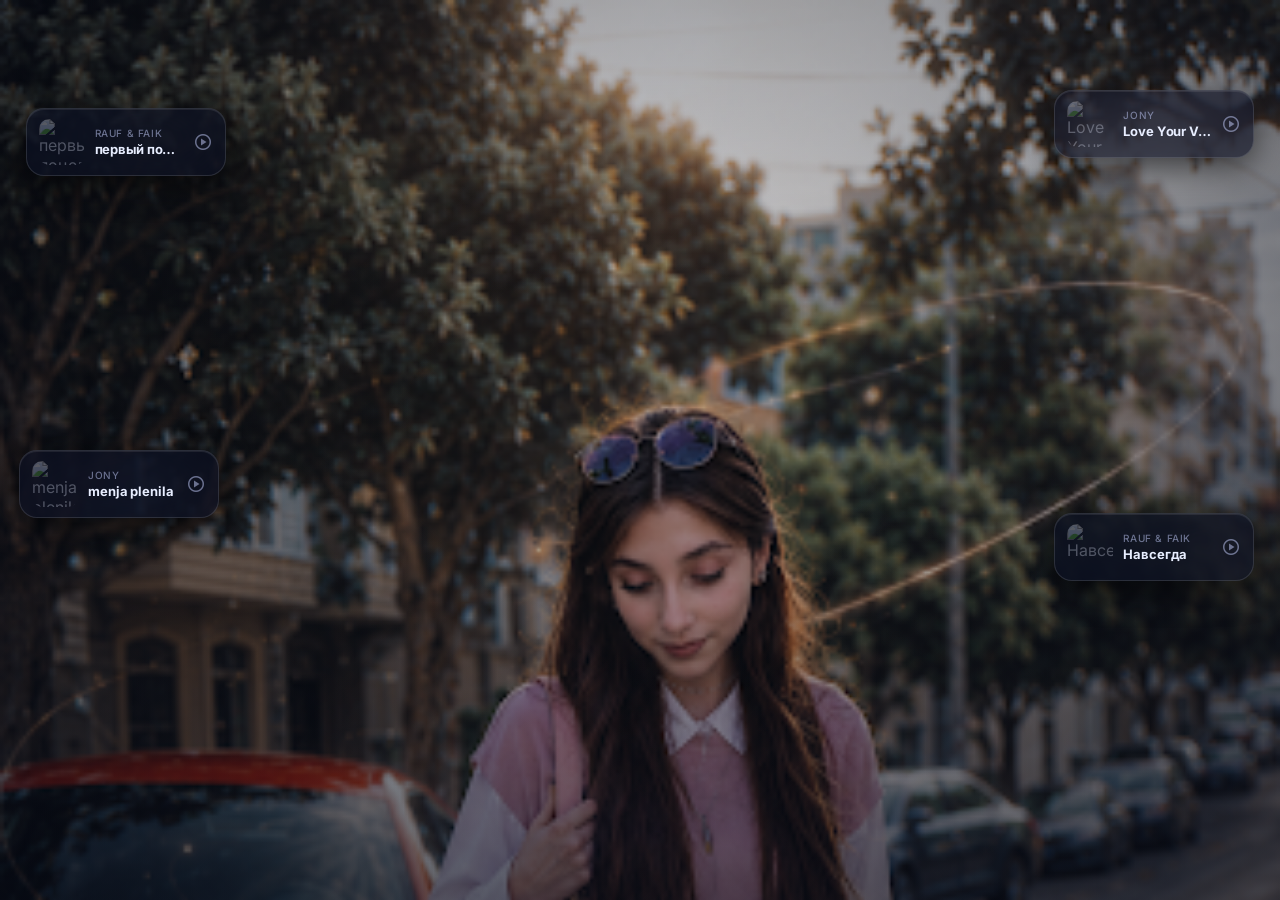
==== index.html @ 306caec8 "first commit" ====
<!DOCTYPE html>
<html lang="en">
<head>
  <meta charset="utf-8"/>
  <meta content="width=device-width, initial-scale=1.0" name="viewport"/>
  <title>Aura Player</title>
  <link href="https://fonts.googleapis.com/css2?family=Material+Symbols+Outlined:opsz,wght,FILL,GRAD@20..48,100..700,0..1,-50..200&display=swap" rel="stylesheet"/>
  <link href="https://fonts.googleapis.com/css2?family=Inter:wght@400;500;600;700;800&display=swap" rel="stylesheet"/>
  <link rel="stylesheet" href="style.css"/>
</head>
<body>

  <!-- Background: the girl -->
  <div class="bg-layer"></div>
  <div class="bg-vignette"></div>

  <!-- Ambient particle canvas for visualizer glow -->
  <canvas id="vis-canvas"></canvas>

  <!-- Cards are injected here by app.js from the TRACKS array -->
  <div id="scene"></div>

  <audio id="audio" crossorigin="anonymous"></audio>
  <script src="app.js"></script>
</body>
</html>
---- style.css ----
/* ─── Reset & Base ─── */
*, *::before, *::after { box-sizing: border-box; margin: 0; padding: 0; }

:root {
  --primary: #d0bcff;
  --secondary: #4cd7f6;
  --accent: #fbabff;
  --bg: #08101f;
  --glass-bg: rgba(10, 15, 35, 0.60);
  --glass-border: rgba(255,255,255,0.12);
  --glass-shadow: 0 8px 32px rgba(0,0,0,0.6);
  --on-surface: #e8eeff;
  --muted: rgba(200,210,255,0.5);
  --radius: 18px;
  --ease: cubic-bezier(0.16, 1, 0.3, 1);
}

body {
  font-family: 'Inter', sans-serif;
  background: var(--bg);
  color: var(--on-surface);
  height: 100vh;
  width: 100vw;
  overflow: hidden;
  user-select: none;
}

/* ─── Background ─── */
.bg-layer {
  position: fixed; inset: 0; z-index: 0;
  background-image: url('assets/background.jpg');
  background-size: cover;
  background-position: center top;
}

.bg-vignette {
  position: fixed; inset: 0; z-index: 1;
  background:
    radial-gradient(ellipse 65% 75% at 50% 50%, transparent 25%, rgba(4,8,20,0.5) 100%),
    linear-gradient(to bottom, rgba(4,8,20,0.1) 0%, rgba(4,8,20,0.45) 100%);
  transition: background 1.2s ease;
}
body.playing .bg-vignette {
  background:
    radial-gradient(ellipse 65% 75% at 50% 50%, rgba(208,188,255,0.06) 20%, rgba(4,8,20,0.52) 100%),
    linear-gradient(to bottom, rgba(4,8,20,0.08) 0%, rgba(4,8,20,0.38) 100%);
}

/* ─── Visualizer Canvas ─── */
#vis-canvas {
  position: fixed; inset: 0; z-index: 2;
  width: 100%; height: 100%;
  pointer-events: none;
  opacity: 0;
  transition: opacity 1.4s ease;
}
body.playing #vis-canvas { opacity: 1; }

/* ─── Scene container ─── */
#scene {
  position: fixed; inset: 0; z-index: 10;
  pointer-events: none;
}

/* ════════════════════════════════════════
   MUSIC CARD — base (mini chip on sides)
   ════════════════════════════════════════ */
.music-card {
  position: absolute;
  /* Mini chip: just art + song name */
  width: 200px;
  background: var(--glass-bg);
  backdrop-filter: blur(30px) saturate(1.7);
  -webkit-backdrop-filter: blur(30px) saturate(1.7);
  border: 1px solid var(--glass-border);
  border-radius: var(--radius);
  padding: 10px 12px;
  box-shadow: var(--glass-shadow), inset 0 1px 0 rgba(255,255,255,0.08);
  pointer-events: auto;
  cursor: pointer;
  overflow: hidden;

  /* smooth all transitions */
  transition:
    width      0.55s var(--ease),
    padding    0.55s var(--ease),
    opacity    0.4s  ease,
    box-shadow 0.5s  ease,
    border-color 0.5s ease,
    transform  0.65s var(--ease);
}

/* Shimmer sweep */
.music-card::after {
  content: '';
  position: absolute; inset: 0;
  border-radius: var(--radius);
  background: linear-gradient(125deg,
    rgba(255,255,255,0) 40%,
    rgba(255,255,255,0.055) 50%,
    rgba(255,255,255,0) 60%);
  background-size: 250% 250%;
  animation: shimmer 5s linear infinite;
  pointer-events: none;
}
@keyframes shimmer {
  0%   { background-position: 200% 0; }
  100% { background-position: -200% 0; }
}

/* ─── Card Positions on the sides ─── */
#card-0 { top: 12vh;  left: 2vw; }
#card-1 { top: 50vh;  left: 1.5vw; }
#card-2 { top: 10vh;  right: 2vw; }
#card-3 { top: 57vh;  right: 2vw; }

/* ─── Float Animations ─── */
@keyframes float-a { 0%,100%{transform:translateY(0)}   50%{transform:translateY(-12px)} }
@keyframes float-b { 0%,100%{transform:translateY(0)}   50%{transform:translateY(-8px)}  }
@keyframes float-c { 0%,100%{transform:translateY(0)}   50%{transform:translateY(-16px)} }
@keyframes float-d { 0%,100%{transform:translateY(-6px)} 50%{transform:translateY(8px)} }

.float-a { animation: float-a 7s ease-in-out infinite; }
.float-b { animation: float-b 9s ease-in-out infinite; }
.float-c { animation: float-c 6s ease-in-out infinite; }
.float-d { animation: float-d 8s ease-in-out infinite; }

/* ────────────────────────────
   ACTIVE card → center, bigger
   ──────────────────────────── */
.music-card.card-active {
  position: fixed !important;
  top:    50%  !important;
  left:   50%  !important;
  right:  auto !important;
  bottom: auto !important;
  width: 300px !important;
  transform: translate(-50%, -50%) scale(1.04) !important;
  animation: none !important;
  z-index: 100;
  cursor: default;
  padding: 16px !important;
  box-shadow:
    0 0 90px rgba(208, 188, 255, 0.3),
    0 0 35px rgba(76, 215, 246, 0.15),
    0 24px 70px rgba(0,0,0,0.75),
    inset 0 1px 0 rgba(255,255,255,0.14);
  border-color: rgba(208,188,255,0.28);
}

/* Faded sibling cards */
.music-card.card-faded {
  opacity: 0.15;
  pointer-events: none;
  transform: scale(0.95);
}

/* ════════════════════════════
   CHIP LAYOUT  (mini / idle)
   ════════════════════════════ */
.chip-row {
  display: flex;
  align-items: center;
  gap: 10px;
}

/* ─── Album Art ─── */
.card-art-wrap {
  position: relative;
  flex-shrink: 0;
  width: 46px; height: 46px;
}

.card-art {
  width: 100%; height: 100%;
  border-radius: 10px;
  object-fit: cover;
  display: block;
  transition: border-radius 0.5s var(--ease);
}

/* Spin art when playing */
.music-card.is-playing .card-art {
  border-radius: 50%;
  animation: spin-art 10s linear infinite;
}
@keyframes spin-art {
  from { transform: rotate(0deg); }
  to   { transform: rotate(360deg); }
}

/* Vinyl ring while playing */
.art-spin-ring {
  position: absolute; inset: -3px;
  border-radius: 50%;
  border: 2px solid transparent;
  border-top-color: var(--primary);
  border-right-color: var(--secondary);
  opacity: 0;
  transition: opacity 0.4s ease;
  pointer-events: none;
}
.music-card.is-playing .art-spin-ring {
  opacity: 1;
  animation: spin-art 1.8s linear infinite;
}

/* Chip meta (title only on mini card) */
.chip-info {
  flex: 1;
  min-width: 0;
  display: flex;
  flex-direction: column;
  gap: 2px;
}
.chip-artist {
  font-size: 10px;
  font-weight: 500;
  color: var(--muted);
  text-transform: uppercase;
  letter-spacing: 0.06em;
  white-space: nowrap;
  overflow: hidden;
  text-overflow: ellipsis;
}
.chip-title {
  font-size: 13px;
  font-weight: 700;
  letter-spacing: -0.01em;
  white-space: nowrap;
  overflow: hidden;
  text-overflow: ellipsis;
  color: var(--on-surface);
}

/* Mini play hint icon */
.chip-play-hint {
  flex-shrink: 0;
  color: var(--muted);
  font-size: 20px;
  line-height: 1;
  transition: color 0.2s ease, transform 0.2s ease;
}
.music-card:hover .chip-play-hint { color: var(--primary); transform: scale(1.2); }

/* ════════════════════════════
   EXPANDED PLAYER CONTENT
   (hidden on mini, revealed on active)
   ════════════════════════════ */
.player-expand {
  overflow: hidden;
  max-height: 0;
  opacity: 0;
  transition:
    max-height 0.55s var(--ease),
    opacity    0.4s  ease 0.08s;
  pointer-events: none;
}
.music-card.card-active .player-expand {
  max-height: 200px;
  opacity: 1;
  pointer-events: auto;
}

/* hide hint icon when expanded */
.music-card.card-active .chip-play-hint { display: none; }

/* ─── Progress Bar ─── */
.card-progress-row { margin: 12px 0 6px; }

.progress-track {
  width: 100%;
  height: 3px;
  background: rgba(255,255,255,0.12);
  border-radius: 99px;
  cursor: pointer;
  position: relative;
  overflow: visible;
}
.progress-fill {
  height: 100%;
  background: linear-gradient(90deg, var(--primary), var(--secondary));
  border-radius: 99px;
  position: relative;
  transition: width 0.1s linear;
}
.progress-dot {
  position: absolute;
  right: -5px; top: 50%;
  transform: translateY(-50%);
  width: 10px; height: 10px;
  background: #fff;
  border-radius: 50%;
  box-shadow: 0 0 8px var(--primary);
  opacity: 0;
  transition: opacity 0.2s ease;
}
.progress-track:hover .progress-dot { opacity: 1; }

.card-times {
  display: flex;
  justify-content: space-between;
  font-size: 10px;
  color: var(--muted);
  letter-spacing: 0.04em;
  margin-top: 5px;
}

/* ─── Controls Row ─── */
.card-controls {
  display: flex;
  align-items: center;
  justify-content: center;
  gap: 4px;
  margin-top: 6px;
}

.ctrl-btn {
  background: none;
  border: none;
  cursor: pointer;
  color: var(--muted);
  width: 34px; height: 34px;
  border-radius: 50%;
  display: flex;
  align-items: center;
  justify-content: center;
  transition: color 0.2s ease, background 0.2s ease, transform 0.15s ease;
}
.ctrl-btn span { font-size: 20px; font-variation-settings: 'FILL' 0; }
.ctrl-btn:hover { color: var(--on-surface); background: rgba(255,255,255,0.07); }
.ctrl-btn:active { transform: scale(0.9); }

/* Play button */
.play-btn {
  width: 44px; height: 44px;
  background: rgba(255,255,255,0.92);
  color: #0b1326;
  box-shadow: 0 0 22px rgba(255,255,255,0.15);
  transition: background 0.2s ease, box-shadow 0.2s ease, transform 0.15s ease, color 0.2s ease;
}
.play-btn span { font-size: 24px; font-variation-settings: 'FILL' 1; }
.play-btn:hover {
  background: #fff;
  box-shadow: 0 0 32px rgba(255,255,255,0.38);
  transform: scale(1.08);
}
.play-btn:active { transform: scale(0.94); }
.music-card.is-playing .play-btn { animation: pulse-play 2.5s ease-in-out infinite; }
@keyframes pulse-play {
  0%,100% { box-shadow: 0 0 22px rgba(255,255,255,0.15); }
  50%      { box-shadow: 0 0 42px rgba(255,255,255,0.42); }
}

.repeat-btn.active { color: var(--primary); }

/* Like button */
.like-btn {
  background: none; border: none; cursor: pointer;
  color: var(--muted);
  display: flex; align-items: center; justify-content: center;
  transition: color 0.2s ease, transform 0.2s ease;
  width: 34px; height: 34px; border-radius: 50%;
}
.like-btn:hover { transform: scale(1.15); }
.like-icon { font-size: 19px; font-variation-settings: 'FILL' 0; transition: font-variation-settings 0.2s; }
.like-btn.liked .like-icon { color: #ff6b8a; font-variation-settings: 'FILL' 1; }

/* ─── Close Button ─── */
.close-btn {
  position: absolute;
  top: 9px; right: 9px;
  background: rgba(255,255,255,0.09);
  border: 1px solid rgba(255,255,255,0.1);
  border-radius: 50%;
  width: 24px; height: 24px;
  display: flex; align-items: center; justify-content: center;
  cursor: pointer;
  color: var(--muted);
  opacity: 0;
  pointer-events: none;
  transition: opacity 0.3s ease, background 0.2s ease;
}
.close-btn span { font-size: 14px; }
.music-card.card-active .close-btn { opacity: 1; pointer-events: auto; }
.close-btn:hover { background: rgba(255,255,255,0.18); color: var(--on-surface); }

/* ─── Mobile ─── */
@media (max-width: 600px) {
  .music-card { width: 165px; }
  #card-0 { top:  9vh; left:  2vw; }
  #card-1 { top: 50vh; left:  1vw; }
  #card-2 { top:  9vh; right: 2vw; }
  #card-3 { top: 55vh; right: 1vw; }
  .music-card.card-active { width: 270px !important; }
}
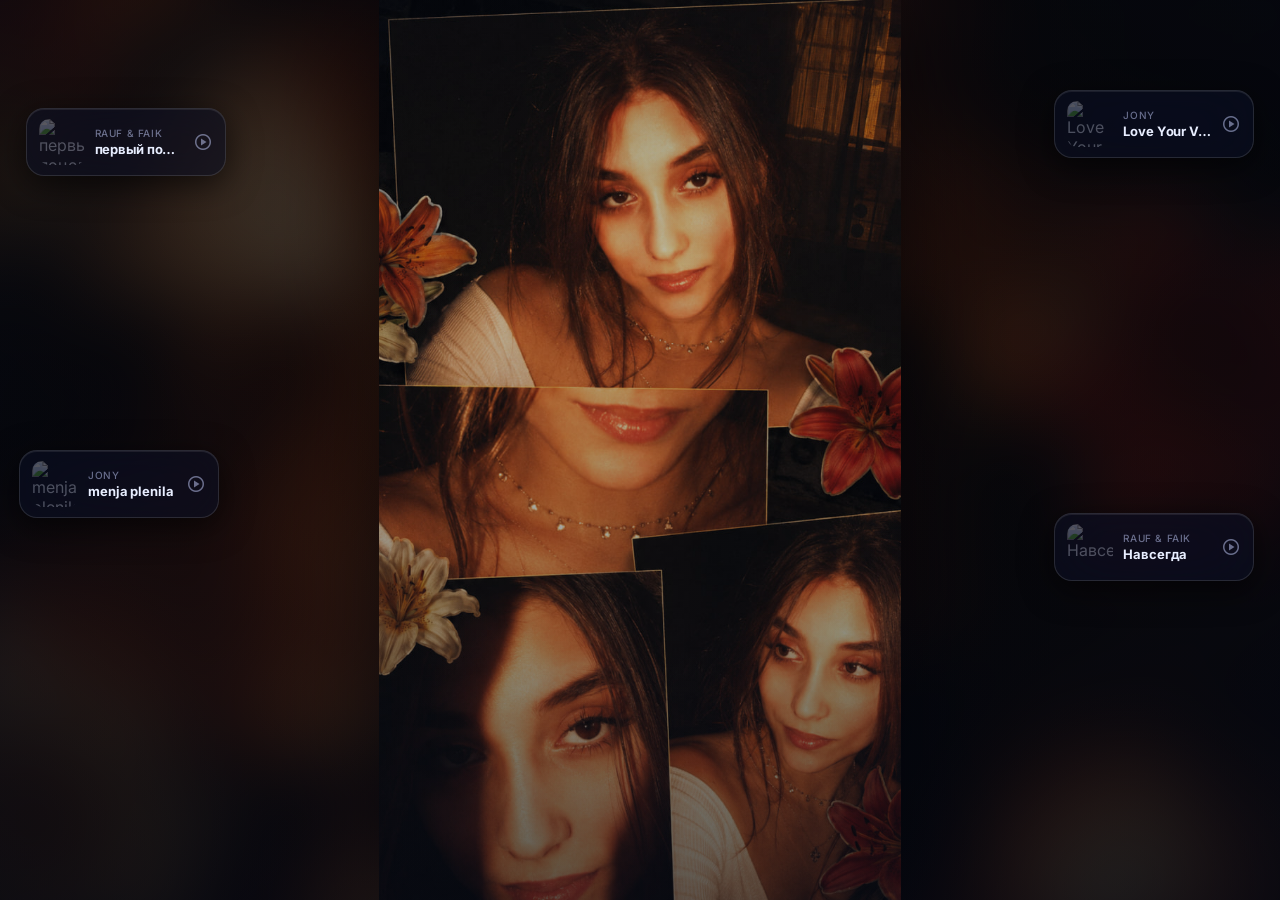
==== commit cf57db56: "dekstop veiw fixed" ====
--- a/index.html
+++ b/index.html
@@ -11,7 +11,8 @@
 <body>
 
   <!-- Background: the girl -->
-  <div class="bg-layer"></div>
+  <div class="bg-backdrop"></div>
+  <div class="bg-portrait"></div>
   <div class="bg-vignette"></div>
 
   <!-- Ambient particle canvas for visualizer glow -->
--- a/style.css
+++ b/style.css
@@ -26,29 +26,47 @@
 }
 
 /* ─── Background ─── */
-.bg-layer {
+.bg-backdrop {
   position: fixed; inset: 0; z-index: 0;
   background-image: url('assets/background.jpg');
   background-size: cover;
+  background-position: center;
+  filter: blur(35px) brightness(0.35) saturate(1.2);
+  transform: scale(1.15); /* hides blur edges */
+}
+
+.bg-portrait {
+  position: fixed;
+  top: 0;
+  bottom: 0;
+  left: 50%;
+  transform: translateX(-50%);
+  width: 100%;
+  max-width: 58vh; /* beautiful standard 9:16 portrait crop on desktop */
+  z-index: 1;
+  background-image: url('assets/background.jpg');
+  background-size: cover;
   background-position: center top;
+  box-shadow: 0 0 100px rgba(0, 0, 0, 0.85);
 }
 
 .bg-vignette {
-  position: fixed; inset: 0; z-index: 1;
+  position: fixed; inset: 0; z-index: 2;
   background:
     radial-gradient(ellipse 65% 75% at 50% 50%, transparent 25%, rgba(4,8,20,0.5) 100%),
-    linear-gradient(to bottom, rgba(4,8,20,0.1) 0%, rgba(4,8,20,0.45) 100%);
+    linear-gradient(to bottom, rgba(4,8,20,0.15) 0%, rgba(4,8,20,0.5) 100%);
   transition: background 1.2s ease;
+  pointer-events: none;
 }
 body.playing .bg-vignette {
   background:
-    radial-gradient(ellipse 65% 75% at 50% 50%, rgba(208,188,255,0.06) 20%, rgba(4,8,20,0.52) 100%),
-    linear-gradient(to bottom, rgba(4,8,20,0.08) 0%, rgba(4,8,20,0.38) 100%);
+    radial-gradient(ellipse 65% 75% at 50% 50%, rgba(208,188,255,0.06) 20%, rgba(4,8,20,0.55) 100%),
+    linear-gradient(to bottom, rgba(4,8,20,0.1) 0%, rgba(4,8,20,0.4) 100%);
 }
 
 /* ─── Visualizer Canvas ─── */
 #vis-canvas {
-  position: fixed; inset: 0; z-index: 2;
+  position: fixed; inset: 0; z-index: 3;
   width: 100%; height: 100%;
   pointer-events: none;
   opacity: 0;
@@ -387,6 +405,10 @@
 
 /* ─── Mobile ─── */
 @media (max-width: 600px) {
+  .bg-portrait {
+    max-width: 100% !important;
+    box-shadow: none !important;
+  }
   .music-card { width: 165px; }
   #card-0 { top:  9vh; left:  2vw; }
   #card-1 { top: 50vh; left:  1vw; }
